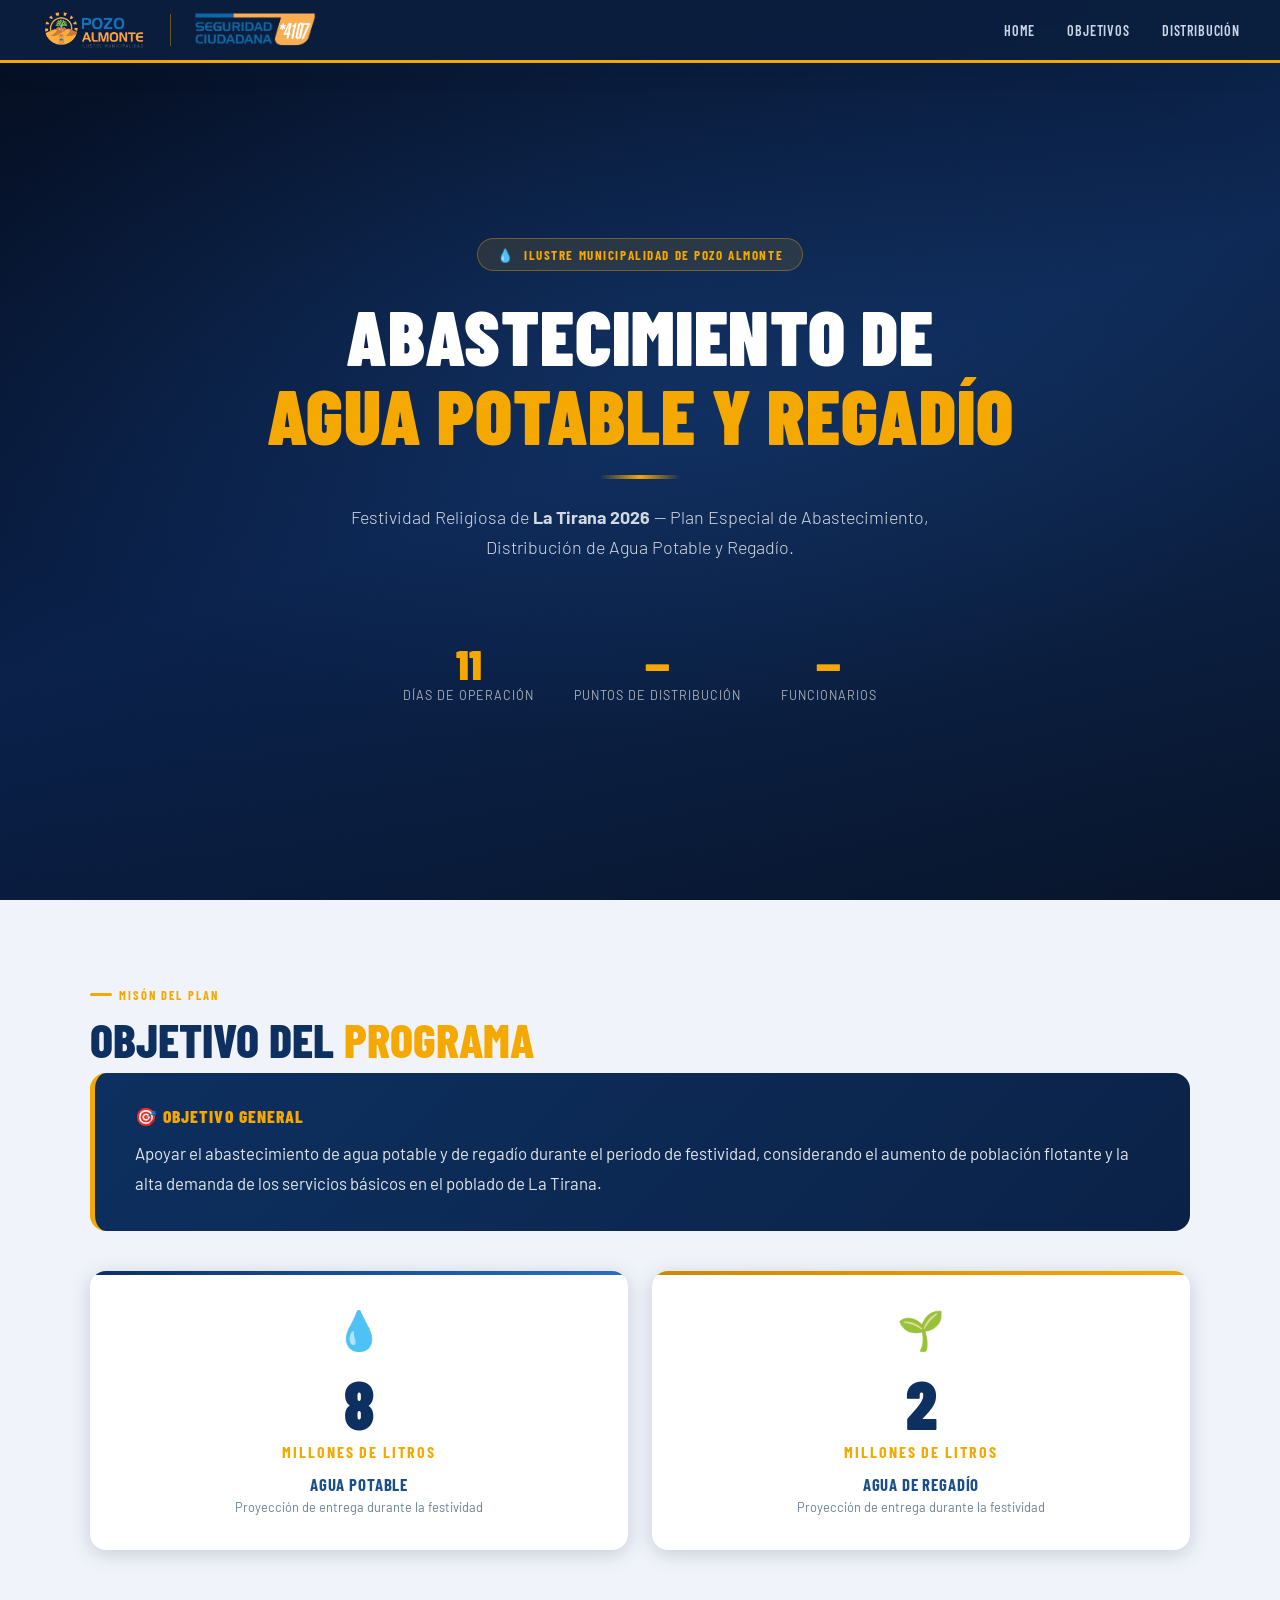
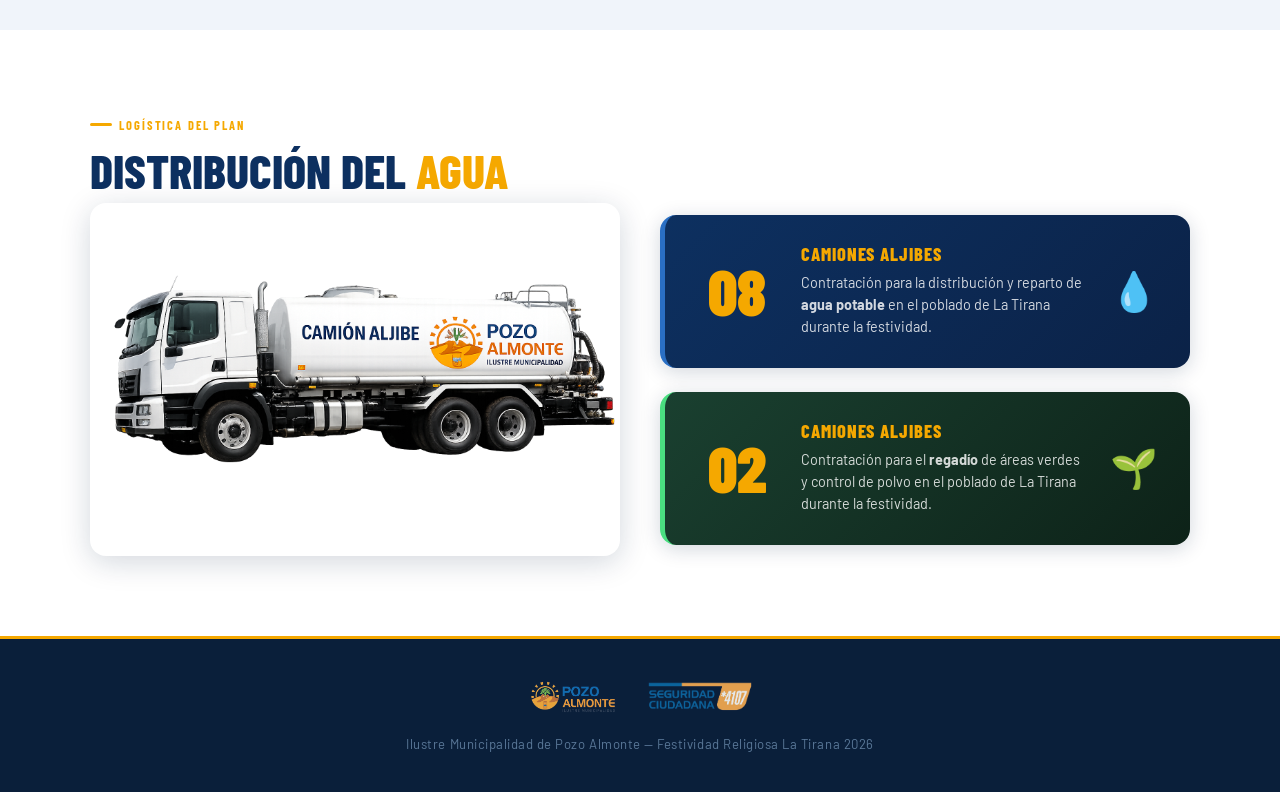
==== PlanAgua.html @ 9aeac7b9 "Actualiza navbar de PlanAgua según secciones existentes Co-Authored-By: Claude Sonnet 4.6 <noreply@a" ====
<!DOCTYPE html>
<html lang="es">
<head>
<meta charset="UTF-8">
<meta name="viewport" content="width=device-width, initial-scale=1.0">
<title>Programa Agua Potable y Regad&#237;o &#8211; Festividad La Tirana 2026</title>
<link href="https://fonts.googleapis.com/css2?family=Barlow+Condensed:wght@400;600;700;800;900&family=Barlow:wght@300;400;500;600&display=swap" rel="stylesheet">
<style>
  :root {
    --azul: #1B4F8A;
    --azul-oscuro: #0d3060;
    --azul-claro: #2a6fc4;
    --dorado: #F5A800;
    --dorado-oscuro: #c98a00;
    --blanco: #ffffff;
    --gris-claro: #f0f4fa;
    --gris-med: #c8d6e8;
    --texto-oscuro: #0a1f3a;
    --sombra: rgba(11,31,66,0.18);
  }
  *, *::before, *::after { box-sizing: border-box; margin: 0; padding: 0; }
  html { scroll-behavior: smooth; }
  body { font-family: 'Barlow', sans-serif; background: var(--gris-claro); color: var(--texto-oscuro); overflow-x: hidden; }

  /* NAV */
  nav { position: fixed; top: 0; left: 0; right: 0; z-index: 1000; background: rgba(11,30,62,0.97); backdrop-filter: blur(12px); border-bottom: 3px solid var(--dorado); display: flex; align-items: center; justify-content: space-between; padding: 0.55rem 2.5rem; box-shadow: 0 4px 24px var(--sombra); }
  .nav-logos { display: flex; align-items: center; gap: 1.4rem; }
  .nav-logos img { height: 42px; object-fit: contain; mix-blend-mode: screen; }
  .nav-sep { width: 1px; height: 32px; background: rgba(245,168,0,0.4); }
  .nav-links { display: flex; gap: 2rem; list-style: none; }
  .nav-links a { color: var(--gris-med); text-decoration: none; font-family: 'Barlow Condensed', sans-serif; font-weight: 600; font-size: 0.88rem; letter-spacing: 0.06em; text-transform: uppercase; transition: color .22s; }
  .nav-links a:hover { color: var(--dorado); }
  @media (max-width: 768px) { .nav-links { display: none; } }

  /* HERO */
  .hero {
    min-height: 100vh;
    background: linear-gradient(160deg, rgba(5,12,28,0.88) 0%, rgba(10,30,70,0.78) 50%, rgba(5,12,28,0.92) 100%),
                linear-gradient(135deg, #051a3a 0%, #0d3060 40%, #1B4F8A 70%, #2a6fc4 100%);
    display: flex; flex-direction: column; align-items: center; justify-content: center;
    padding: 120px 2rem 80px; text-align: center; position: relative; overflow: hidden; color: var(--blanco);
  }
  .hero::after {
    content: '';
    position: absolute; inset: 0; z-index: 0;
    background: radial-gradient(ellipse 80% 60% at 50% 40%, rgba(42,111,196,0.18) 0%, transparent 70%);
  }
  .hero-badge { position: relative; z-index: 1; display: inline-flex; align-items: center; gap: 0.6rem; background: rgba(245,168,0,0.12); border: 1px solid rgba(245,168,0,0.35); border-radius: 50px; padding: 0.45rem 1.2rem; font-family: 'Barlow Condensed', sans-serif; font-size: 0.82rem; font-weight: 700; letter-spacing: 0.12em; text-transform: uppercase; color: var(--dorado); margin-bottom: 1.6rem; }
  .hero h1 { position: relative; z-index: 1; font-family: 'Barlow Condensed', sans-serif; font-size: clamp(2.6rem, 6vw, 4.8rem); font-weight: 900; text-transform: uppercase; line-height: 1.02; letter-spacing: 0.01em; margin-bottom: 1.4rem; }
  .hero h1 em { display: block; font-style: normal; color: var(--dorado); }
  .hero-divider { position: relative; z-index: 1; width: 80px; height: 4px; background: linear-gradient(90deg, transparent, var(--dorado), transparent); border-radius: 2px; margin: 0 auto 1.4rem; }
  .hero-sub { position: relative; z-index: 1; max-width: 640px; font-size: clamp(0.95rem, 2vw, 1.12rem); font-weight: 300; line-height: 1.7; color: rgba(255,255,255,0.82); margin-bottom: 0; }
  .hero-stats { position: relative; z-index: 1; display: flex; gap: 2.5rem; margin-top: 3rem; flex-wrap: wrap; justify-content: center; }
  .hero-stat { text-align: center; }
  .hero-stat .num { font-family: 'Barlow Condensed', sans-serif; font-size: 2.6rem; font-weight: 900; color: var(--dorado); line-height: 1; }
  .hero-stat .label { font-size: 0.78rem; letter-spacing: 0.08em; text-transform: uppercase; color: rgba(255,255,255,0.65); margin-top: 0.2rem; }

  /* SECTIONS BASE */
  section { padding: 5rem 1.5rem; }
  section:nth-child(even):not(.hero) { background: var(--blanco); }
  .container { max-width: 1100px; margin: 0 auto; }
  .section-tag { display: inline-flex; align-items: center; gap: 0.45rem; font-family: 'Barlow Condensed', sans-serif; font-size: 0.78rem; font-weight: 700; letter-spacing: 0.15em; text-transform: uppercase; color: var(--dorado); margin-bottom: 0.8rem; }
  .section-tag::before { content: ''; display: block; width: 22px; height: 3px; background: var(--dorado); border-radius: 2px; }
  .section-title { font-family: 'Barlow Condensed', sans-serif; font-size: clamp(2rem, 4vw, 3rem); font-weight: 800; text-transform: uppercase; color: var(--azul-oscuro); line-height: 1.05; margin-bottom: 0.5rem; }
  .section-title span { color: var(--dorado); }
  .section-desc { font-size: 1rem; color: #4a6080; line-height: 1.75; max-width: 760px; margin-bottom: 2.5rem; }
  .reveal { opacity: 0; transform: translateY(28px); transition: opacity .55s ease, transform .55s ease; }
  .reveal.visible { opacity: 1; transform: none; }

  /* OBJETIVOS */
  .obj-general { background: linear-gradient(135deg, var(--azul-oscuro), #0b2247); border-radius: 16px; padding: 2rem 2.5rem; color: var(--blanco); margin-bottom: 2.5rem; border-left: 5px solid var(--dorado); }
  .obj-general h3 { font-family: 'Barlow Condensed', sans-serif; font-weight: 800; font-size: 1.1rem; text-transform: uppercase; color: var(--dorado); margin-bottom: 0.8rem; letter-spacing: 0.06em; }
  .obj-general p { font-size: 1.05rem; line-height: 1.78; color: rgba(255,255,255,0.88); }
  .obj-metrics { display: grid; grid-template-columns: repeat(2, 1fr); gap: 1.5rem; }
  .metric-card { background: var(--blanco); border-radius: 16px; padding: 2.2rem 1.5rem; text-align: center; box-shadow: 0 4px 20px var(--sombra); position: relative; overflow: hidden; }
  .metric-card::before { content: ''; position: absolute; top: 0; left: 0; right: 0; height: 4px; }
  .metric-potable::before { background: linear-gradient(90deg, var(--azul-oscuro), var(--azul-claro)); }
  .metric-riego::before { background: linear-gradient(90deg, var(--dorado-oscuro), var(--dorado)); }
  .metric-icon { font-size: 2.4rem; margin-bottom: 1rem; }
  .metric-num { font-family: 'Barlow Condensed', sans-serif; font-size: clamp(3rem, 6vw, 4.2rem); font-weight: 900; color: var(--azul-oscuro); line-height: 1; }
  .metric-unit { font-family: 'Barlow Condensed', sans-serif; font-size: 1rem; font-weight: 700; color: var(--dorado); text-transform: uppercase; letter-spacing: 0.12em; margin: 0.3rem 0 0.8rem; }
  .metric-desc { font-family: 'Barlow Condensed', sans-serif; font-size: 1.05rem; font-weight: 700; text-transform: uppercase; letter-spacing: 0.05em; color: var(--azul); }
  .metric-sub { font-size: 0.8rem; color: #6a8098; margin-top: 0.3rem; }
  @media (max-width: 768px) { .obj-metrics { grid-template-columns: 1fr; } }

  /* DISTRIBUCIÓN */
  .dist-layout { display: grid; grid-template-columns: 1fr 1fr; gap: 2.5rem; align-items: center; }
  .dist-img-wrapper { border-radius: 16px; overflow: hidden; box-shadow: 0 6px 30px var(--sombra); }
  .dist-img { width: 100%; display: block; }
  .dist-cards { display: flex; flex-direction: column; gap: 1.5rem; }
  .dist-card { display: flex; align-items: center; gap: 1.5rem; border-radius: 16px; padding: 1.8rem 2rem; box-shadow: 0 4px 20px var(--sombra); color: var(--blanco); }
  .dist-potable { background: linear-gradient(135deg, var(--azul-oscuro), #0b2247); border-left: 5px solid var(--azul-claro); }
  .dist-riego { background: linear-gradient(135deg, #1a4030, #0d2218); border-left: 5px solid #4ade80; }
  .dist-num { font-family: 'Barlow Condensed', sans-serif; font-size: 4rem; font-weight: 900; color: var(--dorado); line-height: 1; flex-shrink: 0; min-width: 80px; text-align: center; }
  .dist-type { font-family: 'Barlow Condensed', sans-serif; font-size: 1.15rem; font-weight: 800; text-transform: uppercase; letter-spacing: 0.05em; color: var(--dorado); margin-bottom: 0.4rem; }
  .dist-desc { font-size: 0.9rem; color: rgba(255,255,255,0.82); line-height: 1.55; }
  .dist-icon { font-size: 2.4rem; flex-shrink: 0; margin-left: auto; }
  @media (max-width: 768px) { .dist-layout { grid-template-columns: 1fr; } .dist-icon { display: none; } }

  /* FOOTER */
  footer { background: var(--texto-oscuro); border-top: 3px solid var(--dorado); padding: 2.5rem 2rem; text-align: center; }
  footer img { height: 36px; object-fit: contain; opacity: 0.9; margin: 0 0.8rem; mix-blend-mode: screen; }
  .footer-copy { margin-top: 1.1rem; font-size: 0.82rem; color: #5a7898; letter-spacing: 0.04em; }
</style>
</head>
<body>

<nav>
  <div class="nav-logos">
    <img src="[data-uri]" alt="Logo Municipalidad">
    <div class="nav-sep"></div>
    <img src="[data-uri]" alt="Logo Tirana">
  </div>
  <ul class="nav-links">
    <li><a href="index.html">Home</a></li>
    <li><a href="#objetivos">Objetivos</a></li>
    <li><a href="#distribucion">Distribuci&#243;n</a></li>
  </ul>
</nav>

<!-- HERO -->
<section class="hero">
  <div class="hero-badge"><span>&#x1F4A7;</span> Ilustre Municipalidad de Pozo Almonte</div>
  <h1>Abastecimiento de<em>Agua Potable y Regad&#237;o</em></h1>
  <div class="hero-divider"></div>
  <p class="hero-sub">Festividad Religiosa de <strong>La Tirana 2026</strong> &#8212; Plan Especial de Abastecimiento, Distribuci&#243;n de Agua Potable y Regad&#237;o.</p>
  <div style="height:2rem; position:relative; z-index:1"></div>
  <div class="hero-stats">
    <div class="hero-stat"><div class="num">11</div><div class="label">D&#237;as de operaci&#243;n</div></div>
    <div class="hero-stat"><div class="num">—</div><div class="label">Puntos de distribuci&#243;n</div></div>
    <div class="hero-stat"><div class="num">—</div><div class="label">Funcionarios</div></div>
  </div>
</section>

<!-- OBJETIVOS -->
<section id="objetivos">
  <div class="container">
    <div class="section-tag">Mis&#243;n del Plan</div>
    <h2 class="section-title">Objetivo del <span>Programa</span></h2>

    <div class="obj-general reveal">
      <h3>&#x1F3AF; Objetivo General</h3>
      <p>Apoyar el abastecimiento de agua potable y de regad&#237;o durante el periodo de festividad, considerando el aumento de poblaci&#243;n flotante y la alta demanda de los servicios b&#225;sicos en el poblado de La Tirana.</p>
    </div>

    <div class="obj-metrics">
      <div class="metric-card metric-potable reveal">
        <div class="metric-icon">&#x1F4A7;</div>
        <div class="metric-num">8</div>
        <div class="metric-unit">Millones de litros</div>
        <div class="metric-desc">Agua Potable</div>
        <div class="metric-sub">Proyecci&#243;n de entrega durante la festividad</div>
      </div>
      <div class="metric-card metric-riego reveal">
        <div class="metric-icon">&#x1F331;</div>
        <div class="metric-num">2</div>
        <div class="metric-unit">Millones de litros</div>
        <div class="metric-desc">Agua de Regad&#237;o</div>
        <div class="metric-sub">Proyecci&#243;n de entrega durante la festividad</div>
      </div>
    </div>
  </div>
</section>

<!-- DISTRIBUCIÓN -->
<section id="distribucion">
  <div class="container">
    <div class="section-tag">Log&#237;stica del Plan</div>
    <h2 class="section-title">Distribuci&#243;n del <span>Agua</span></h2>

    <div class="dist-layout">
      <div class="dist-img-wrapper reveal">
        <img src="[data-uri]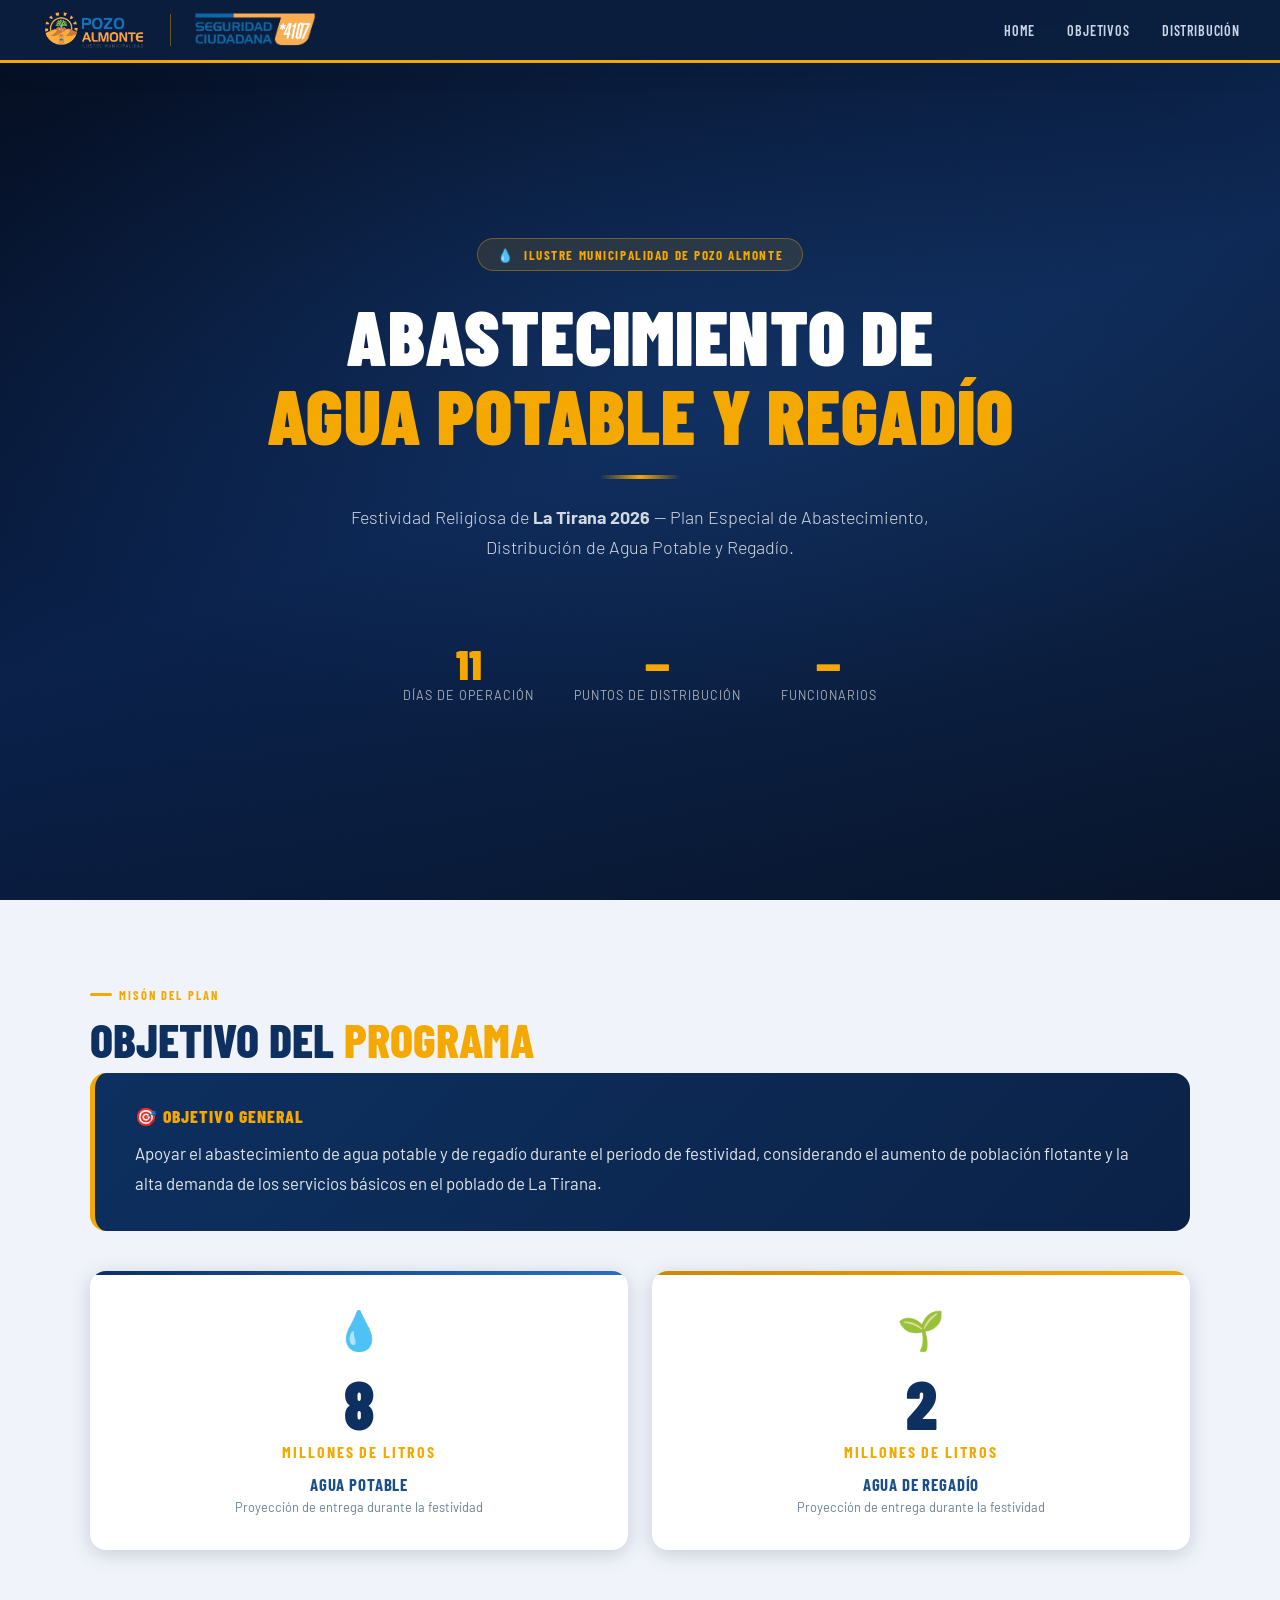
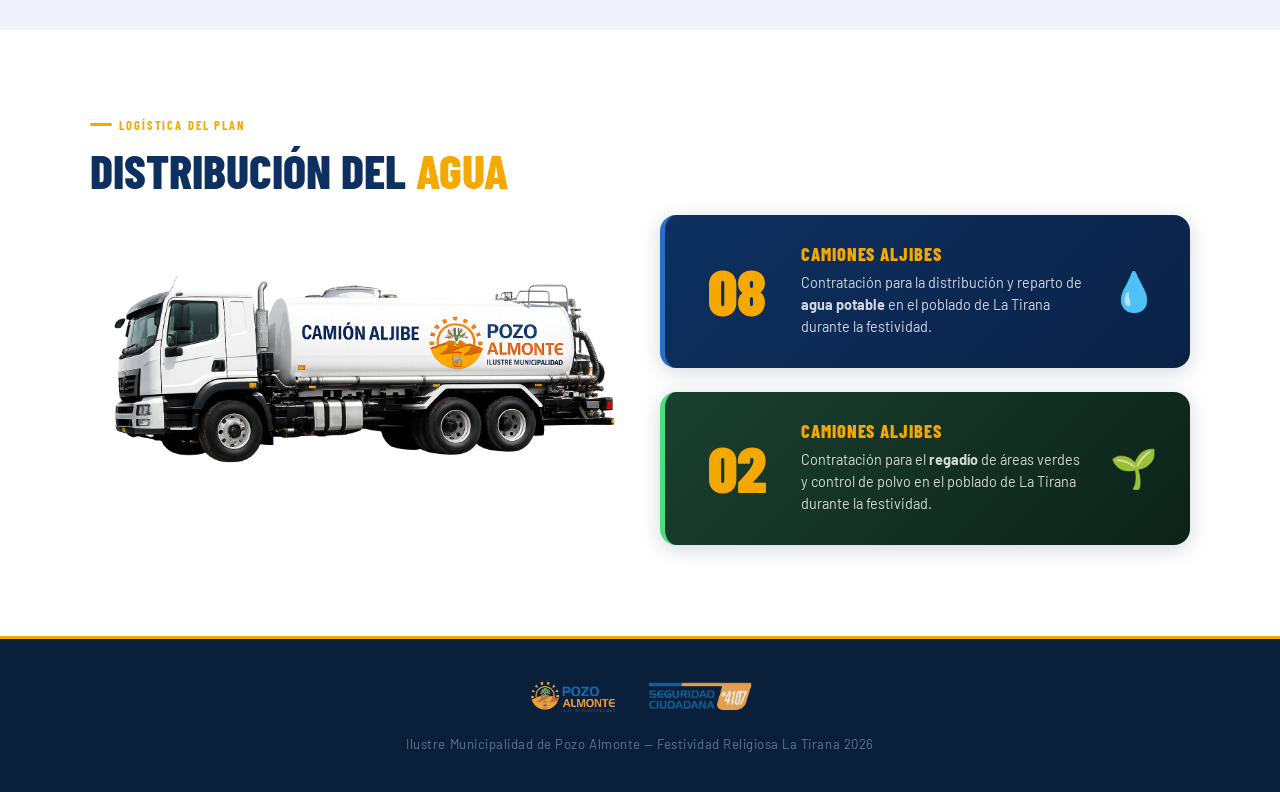
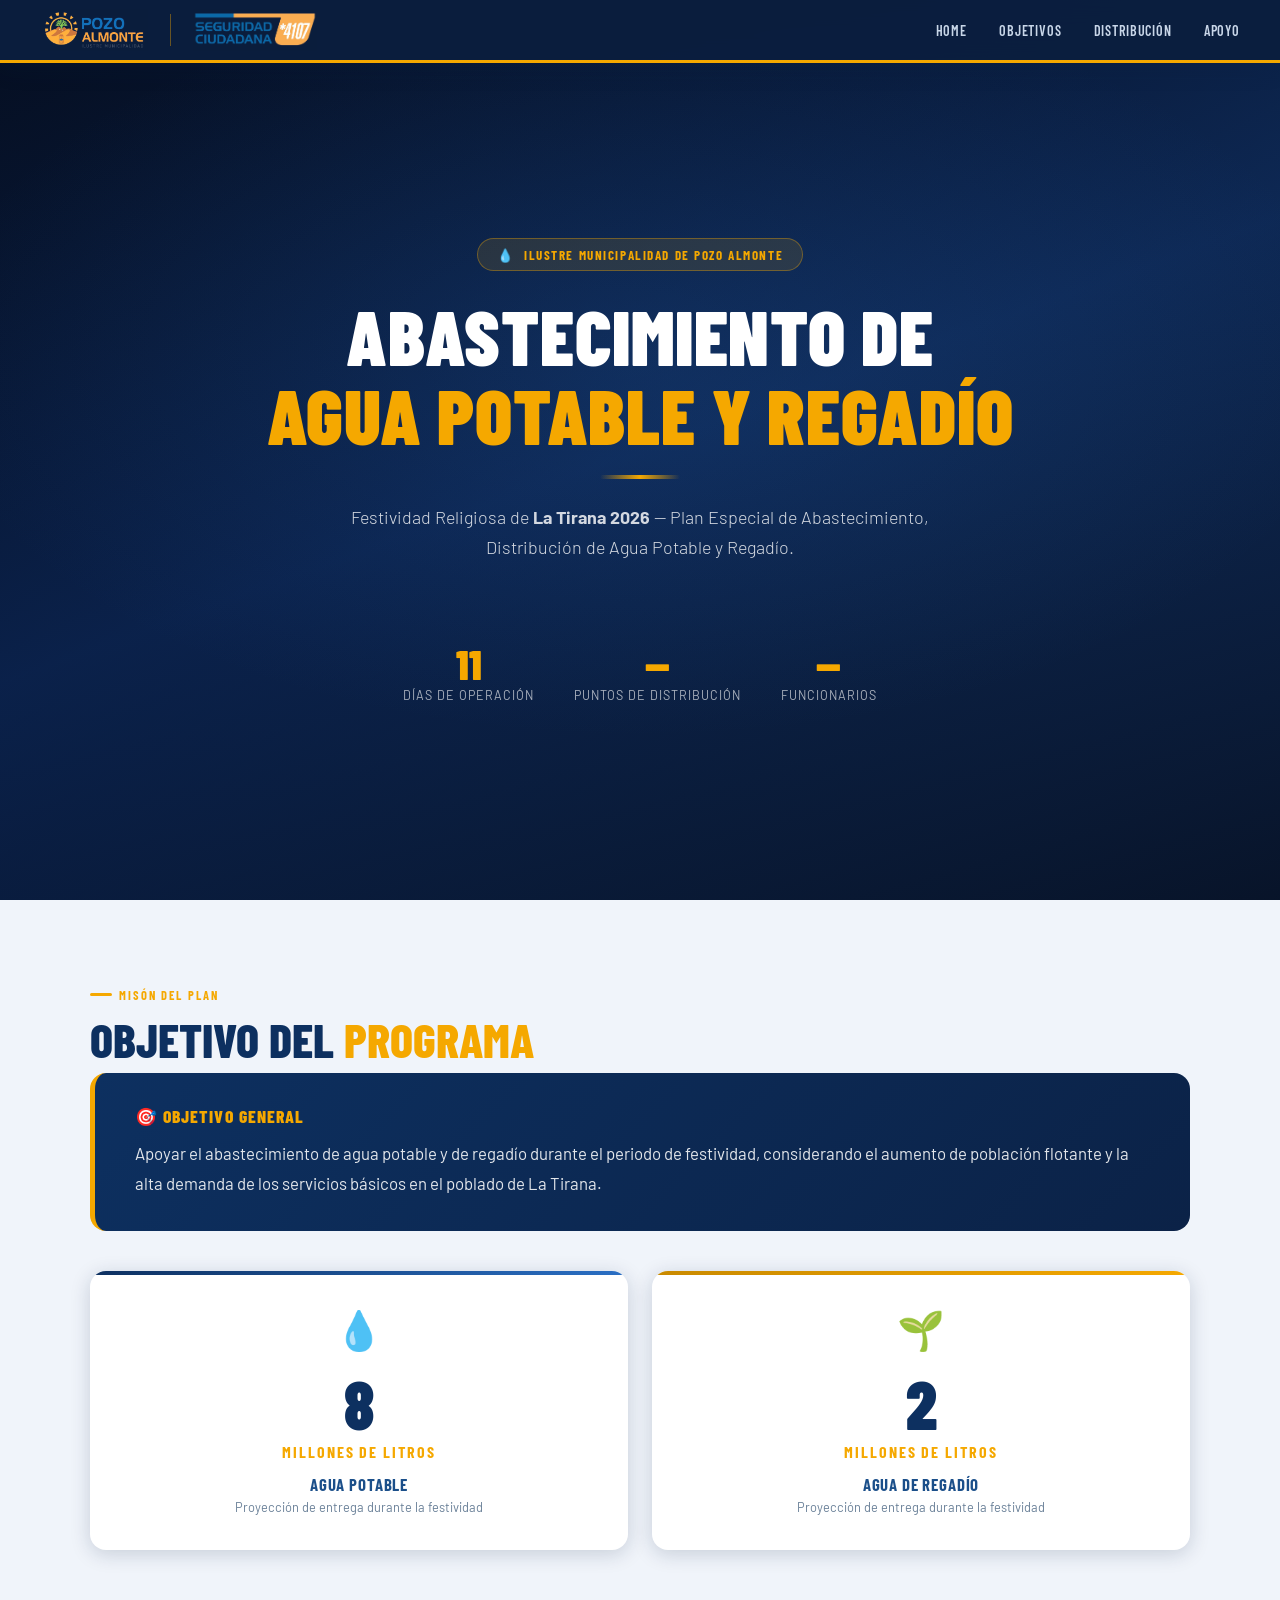
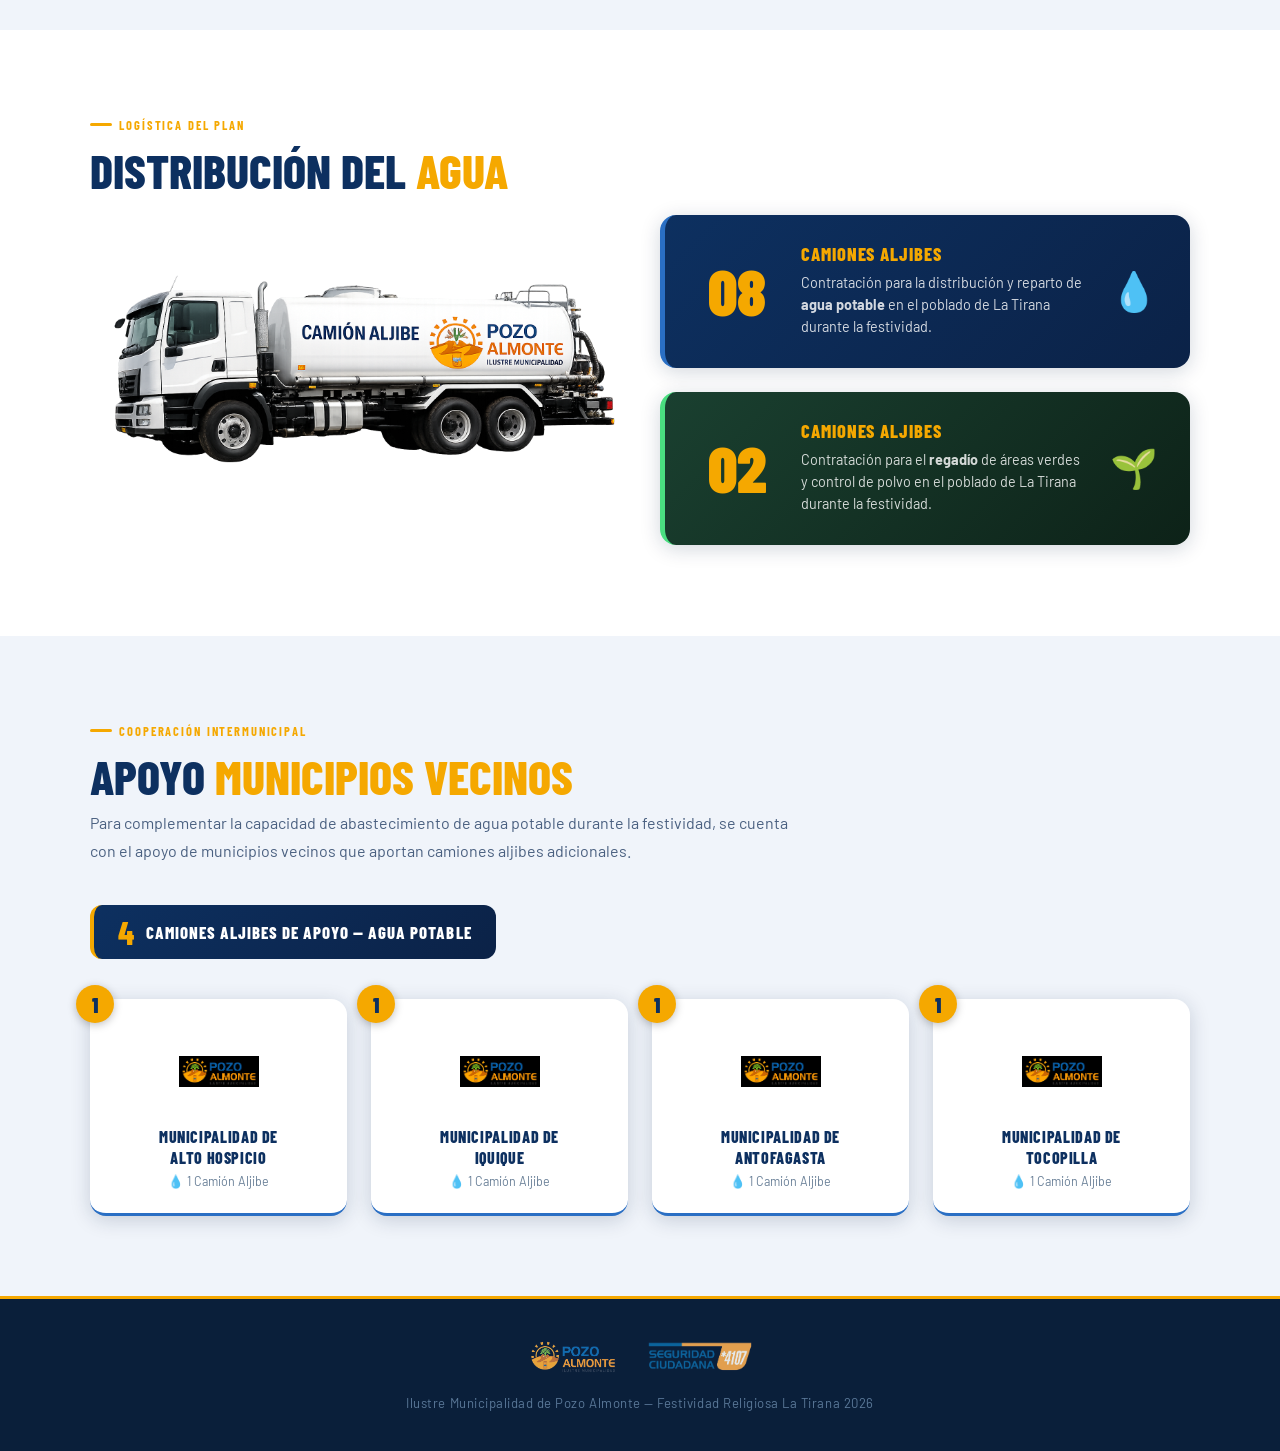
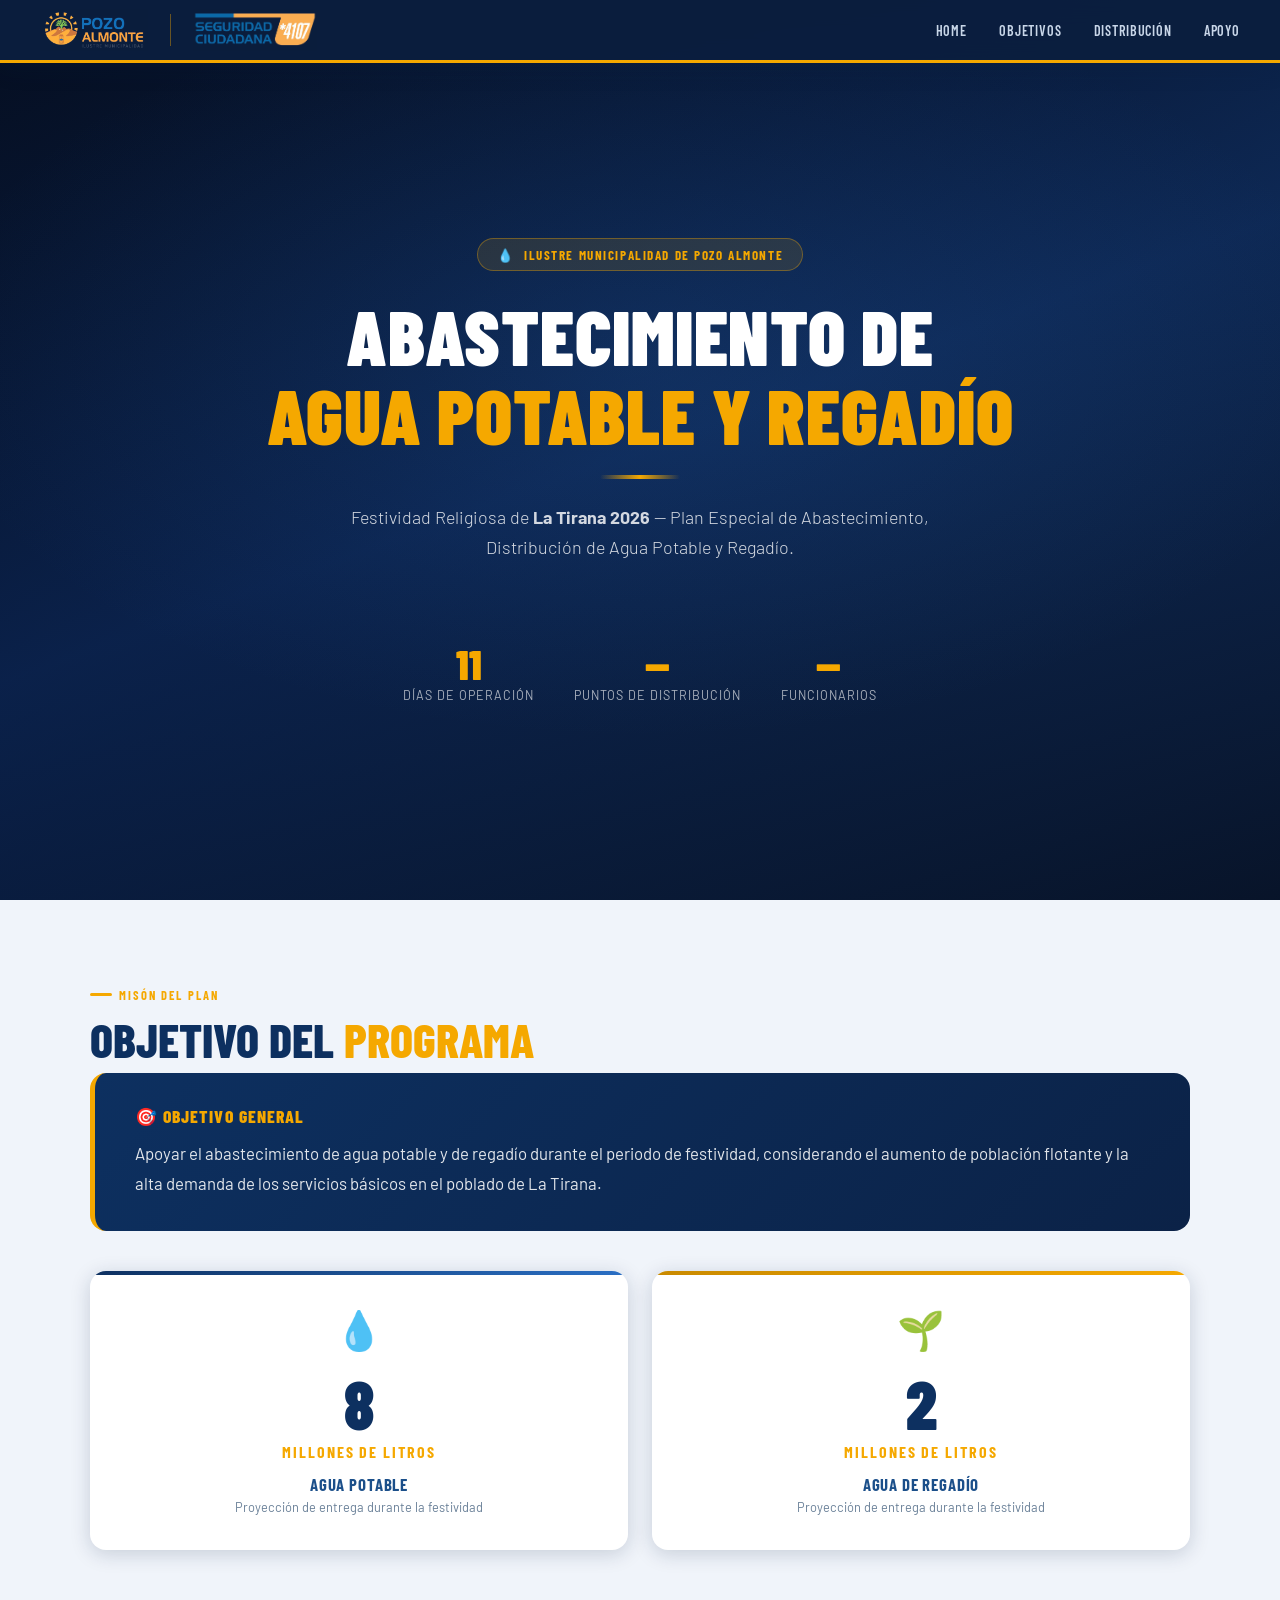
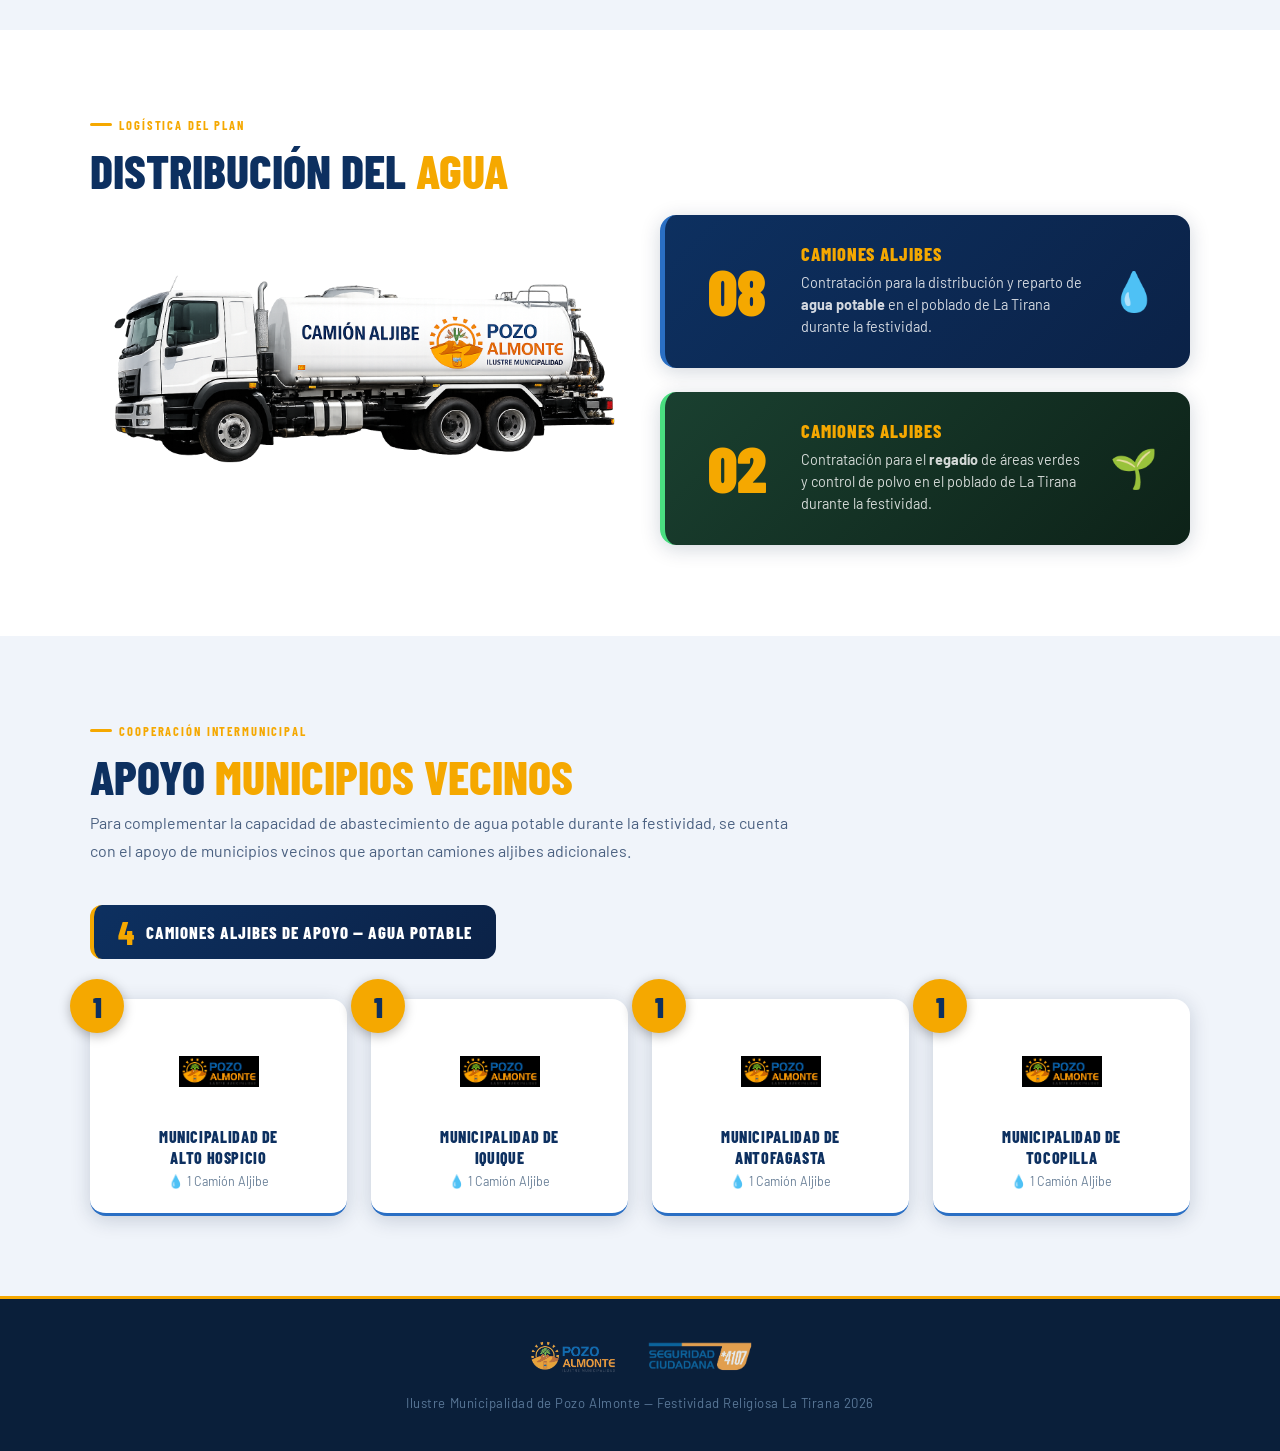
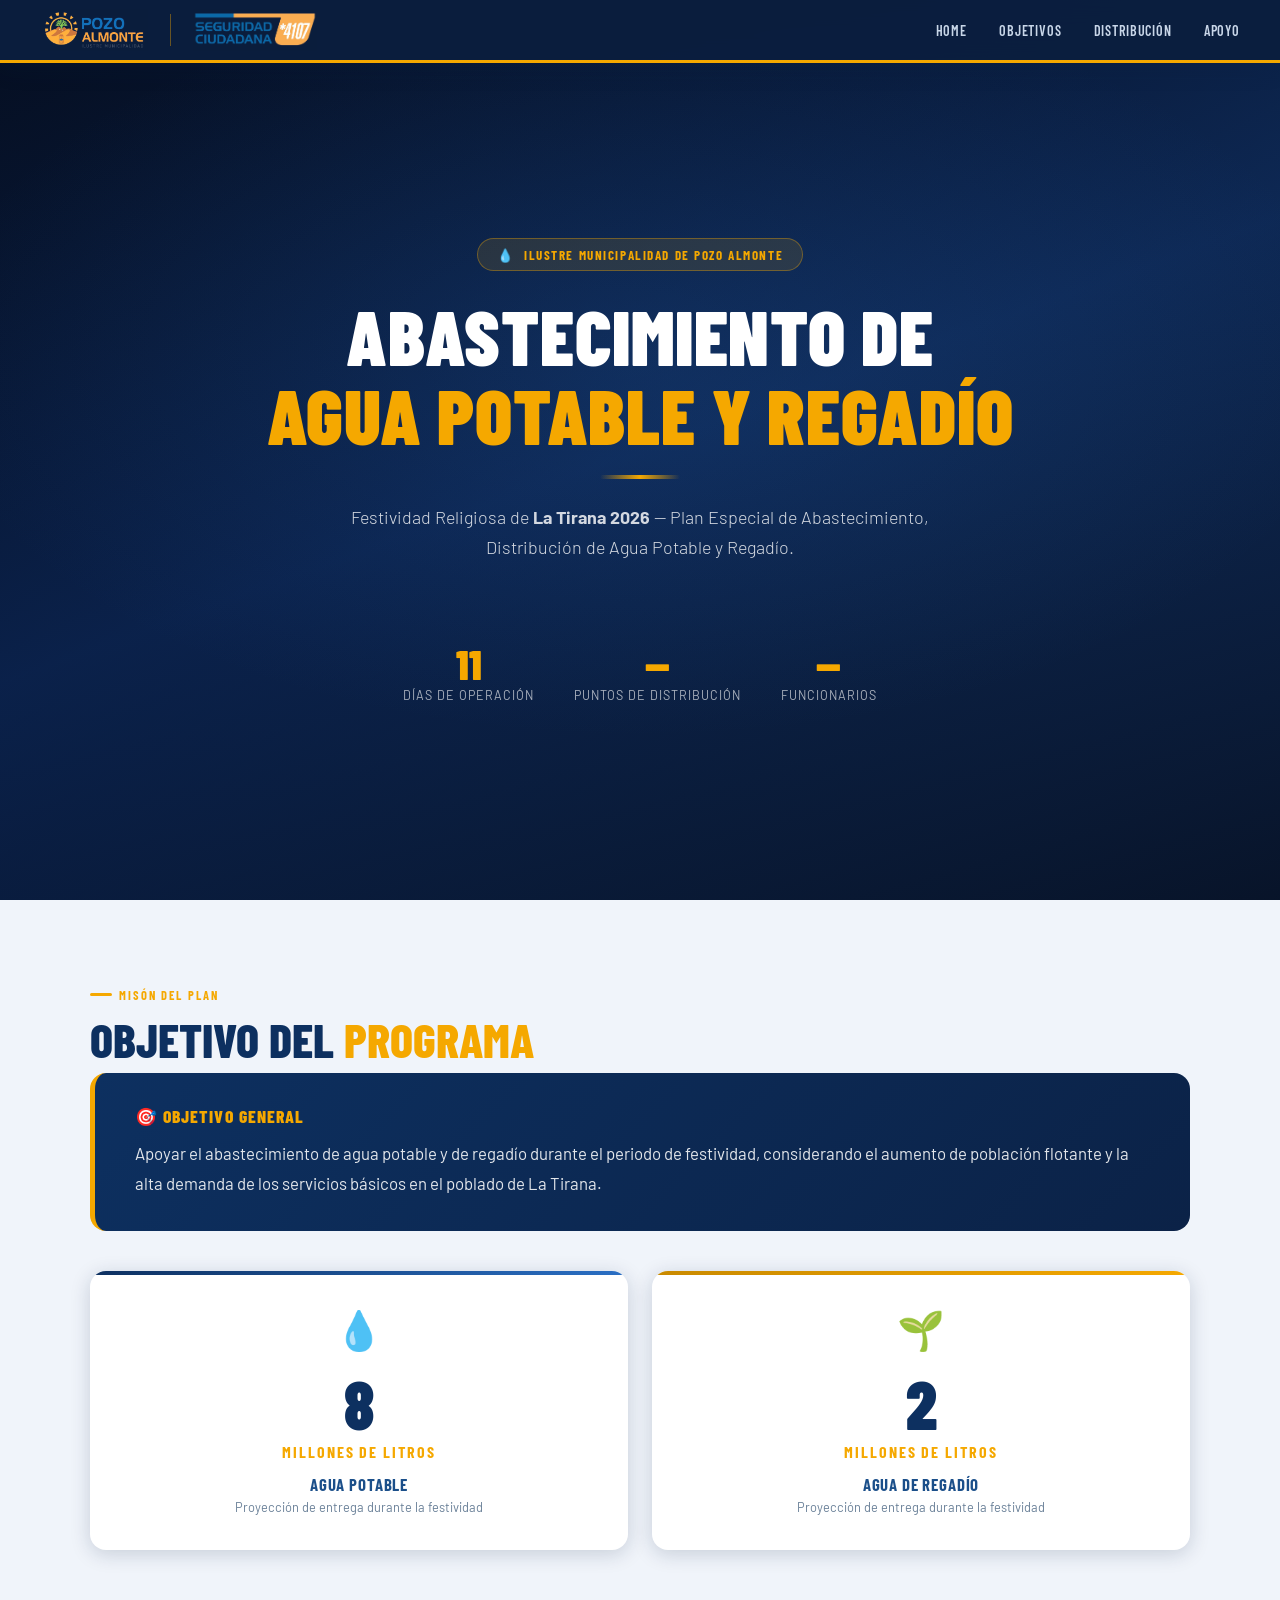
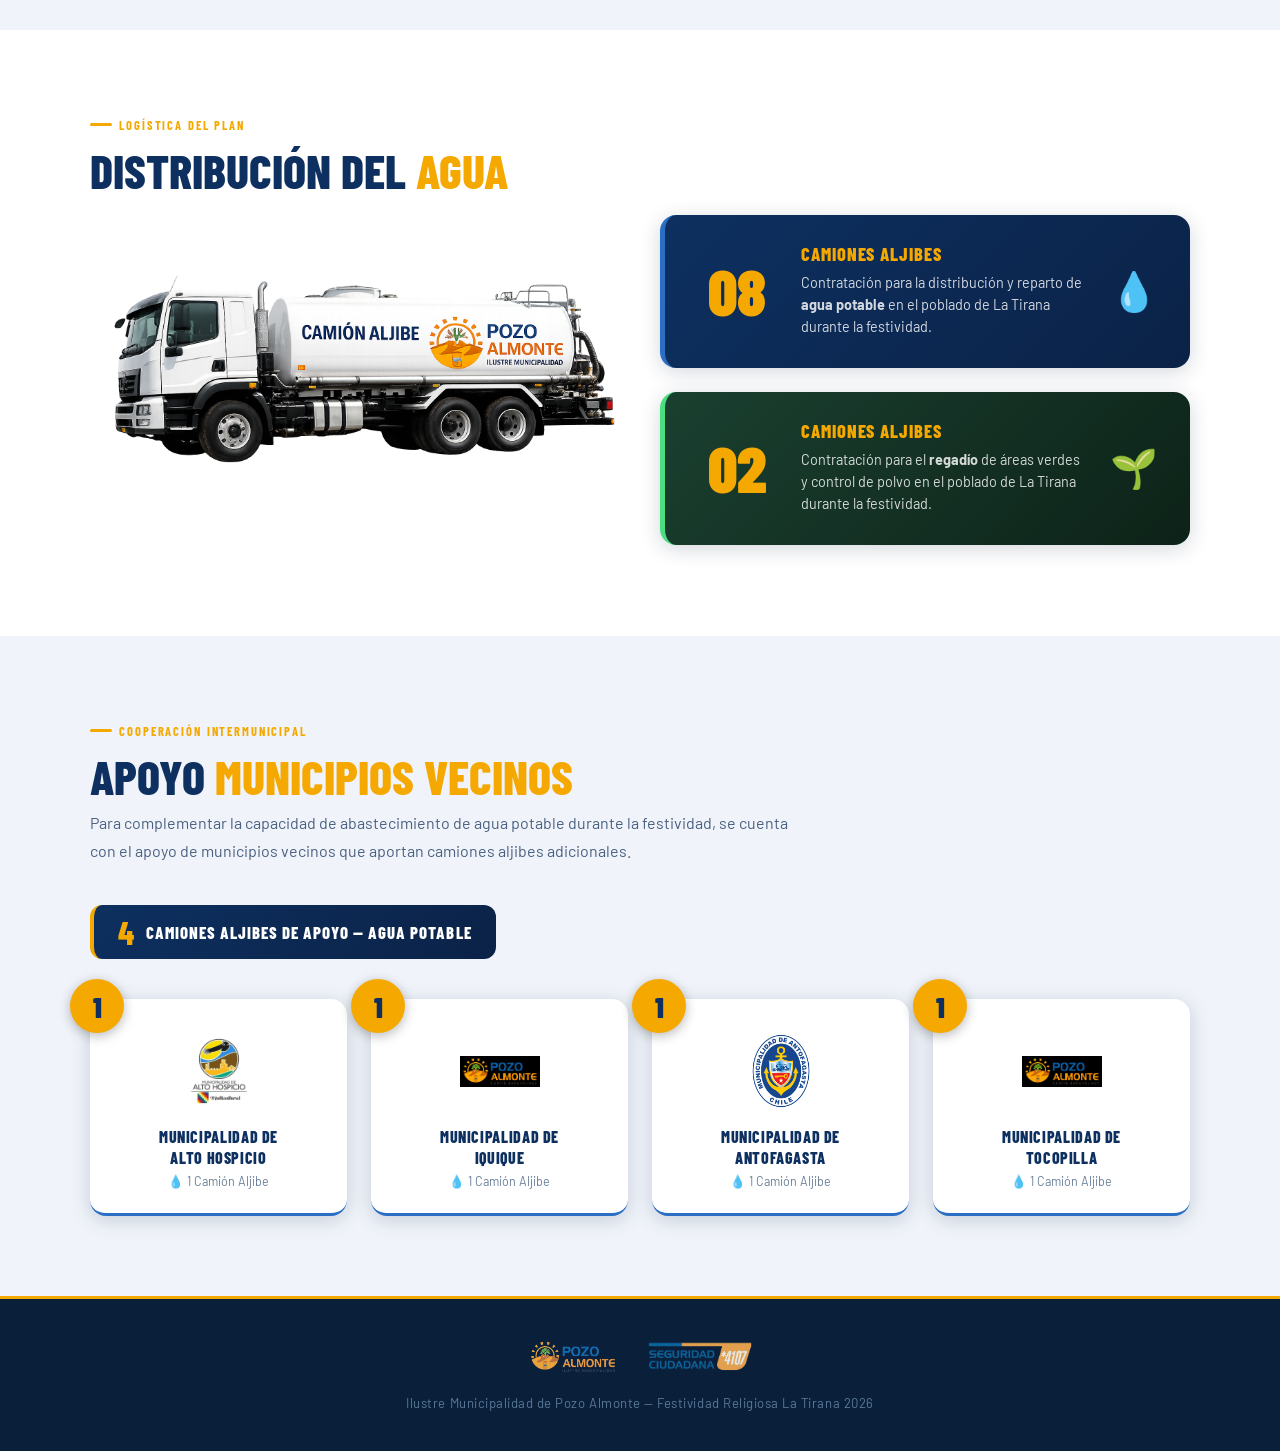
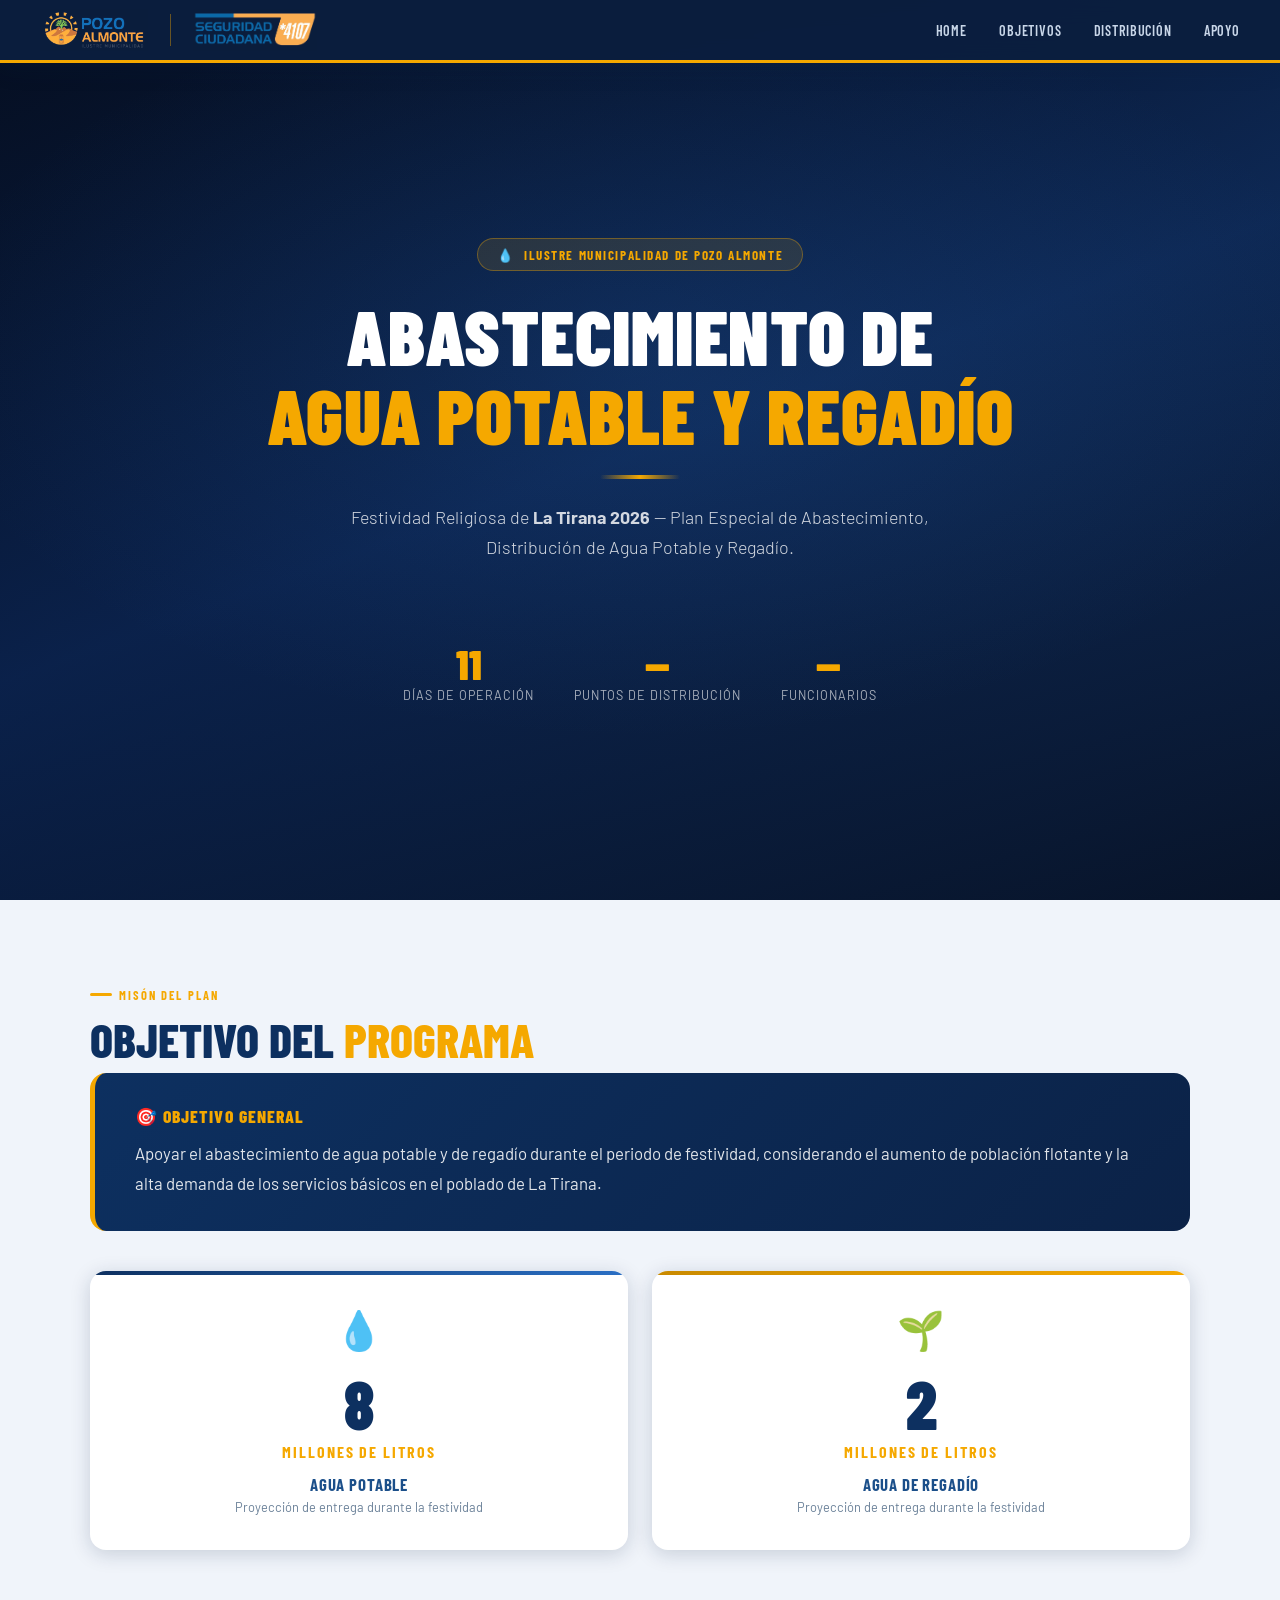
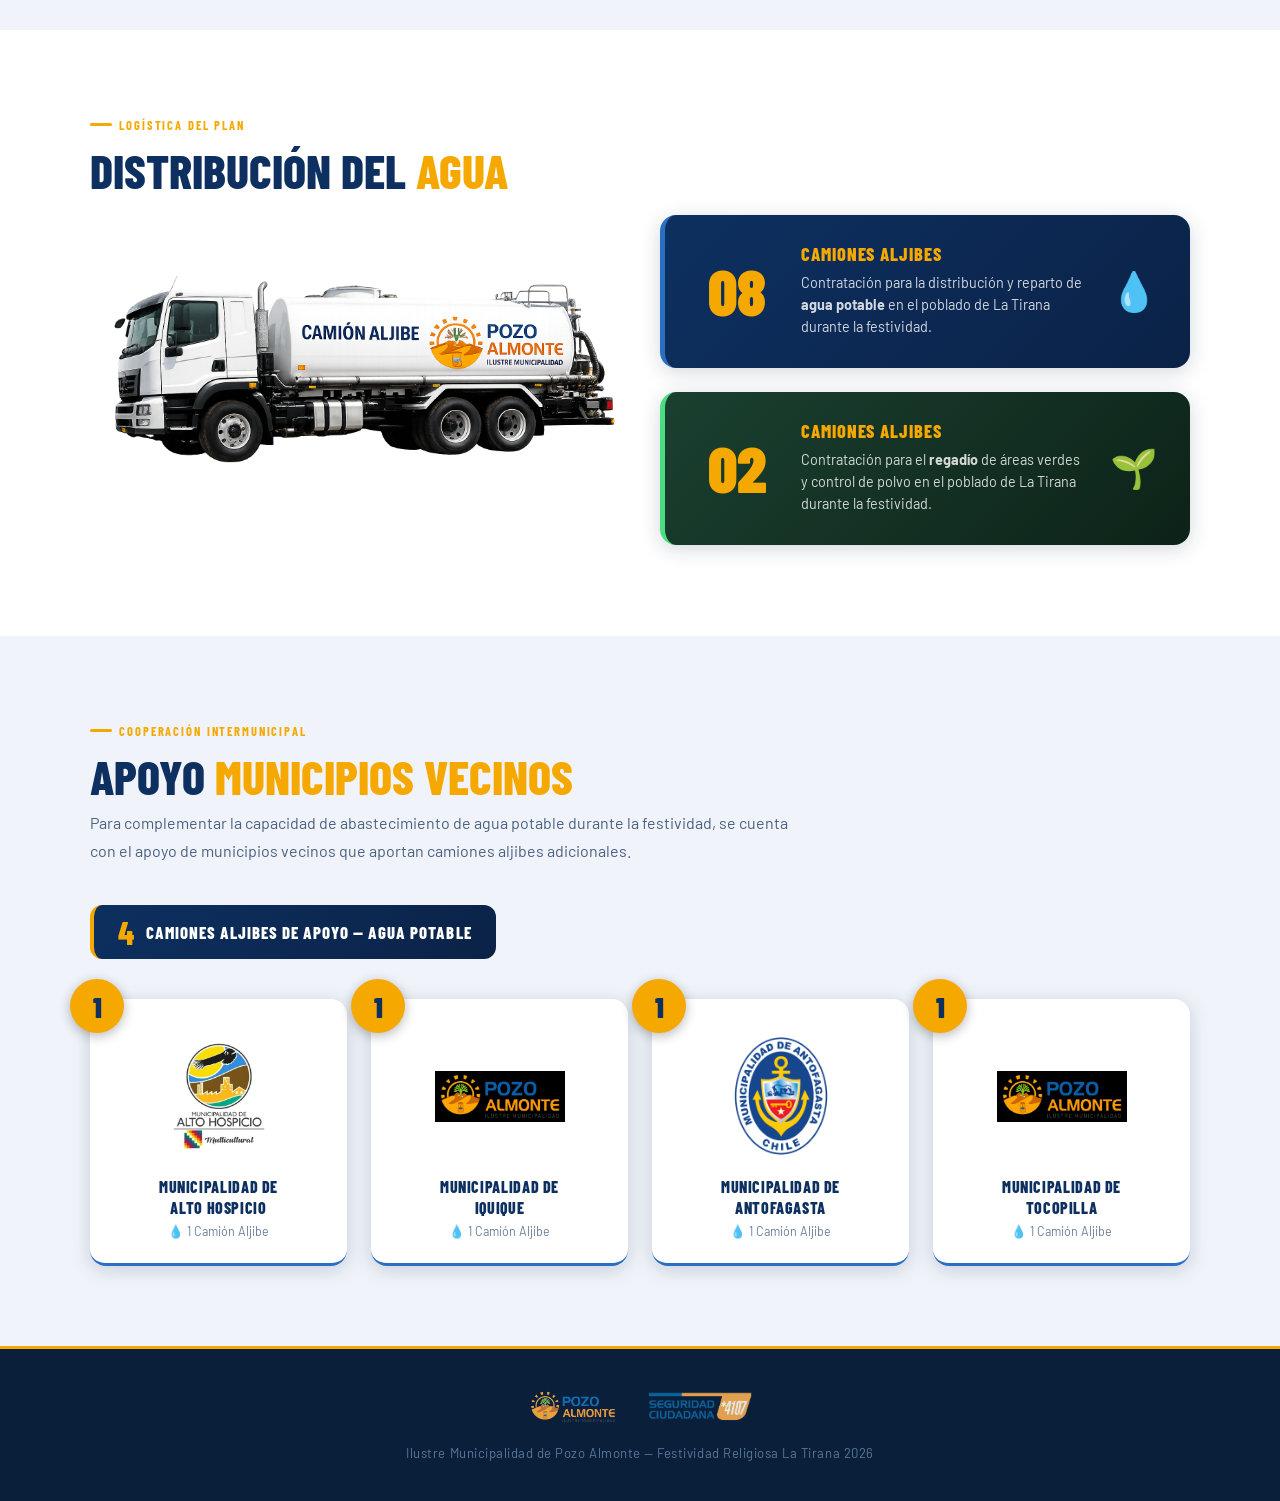
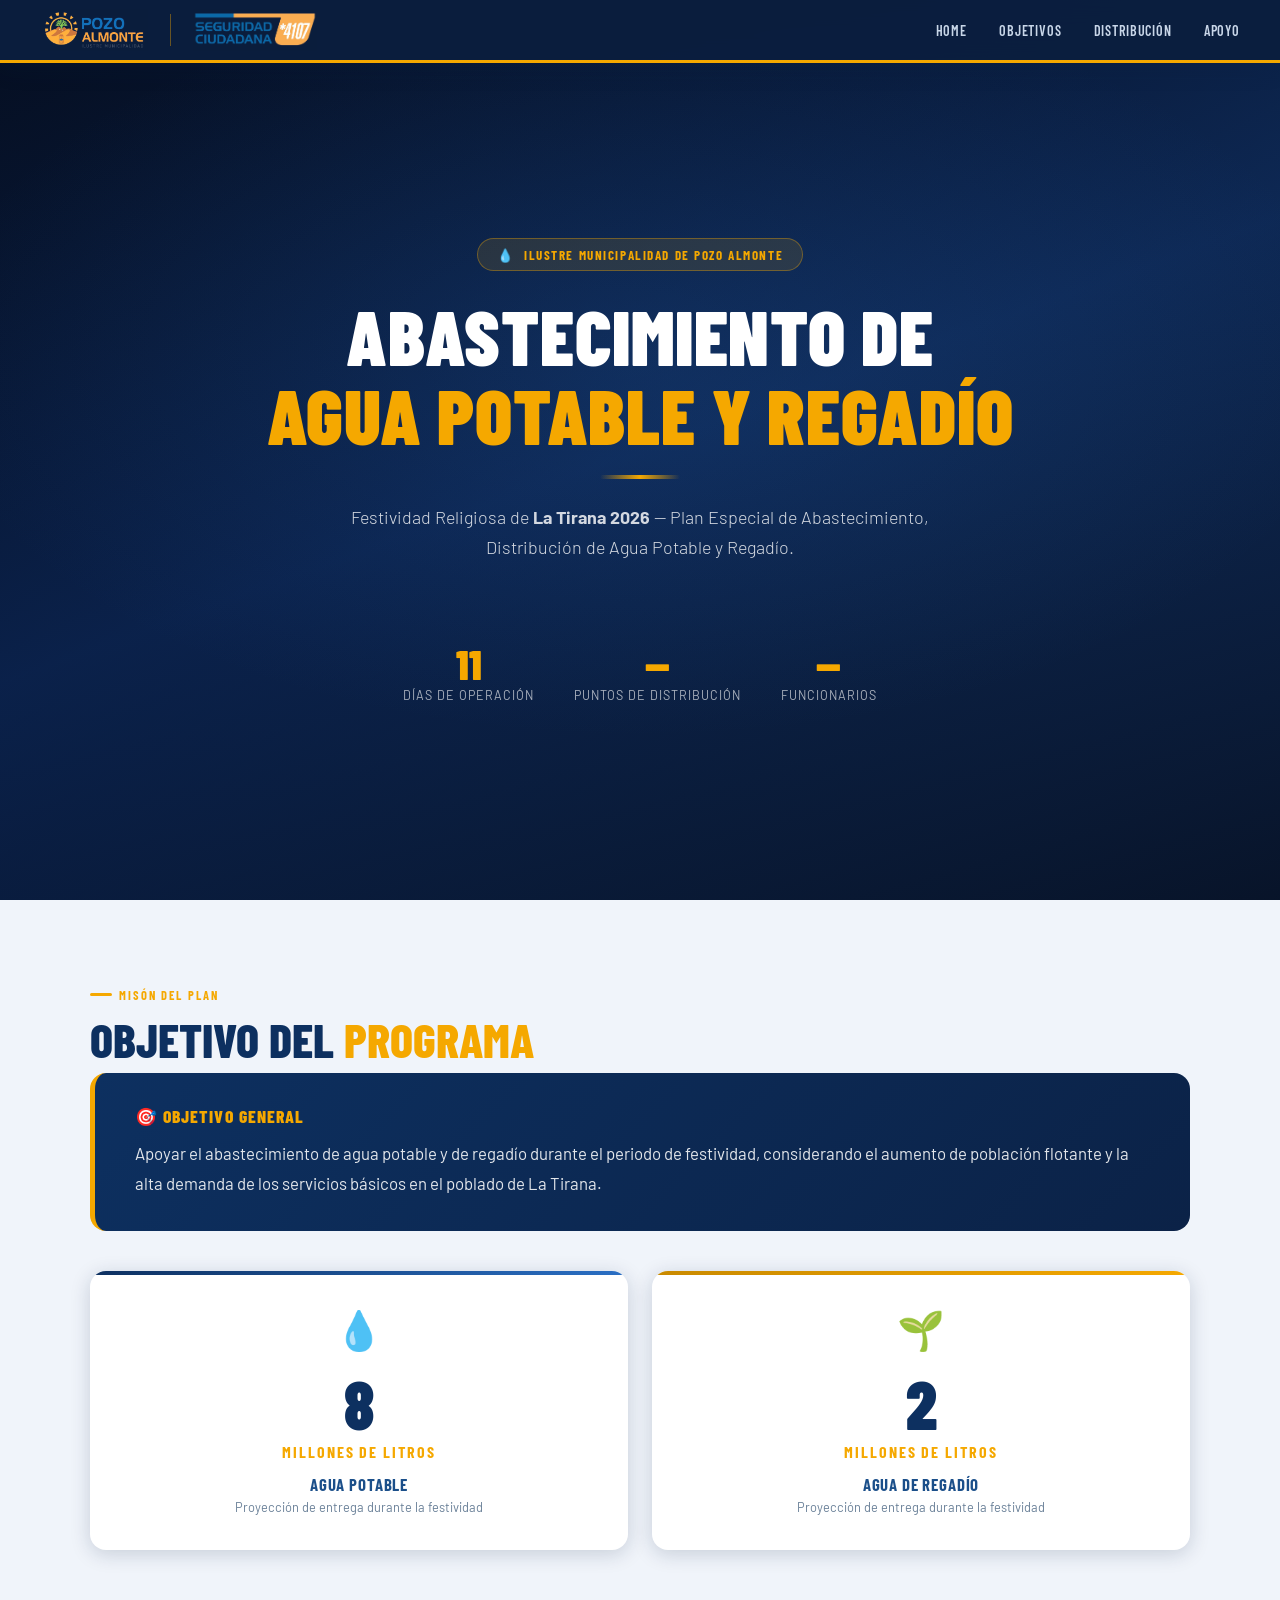
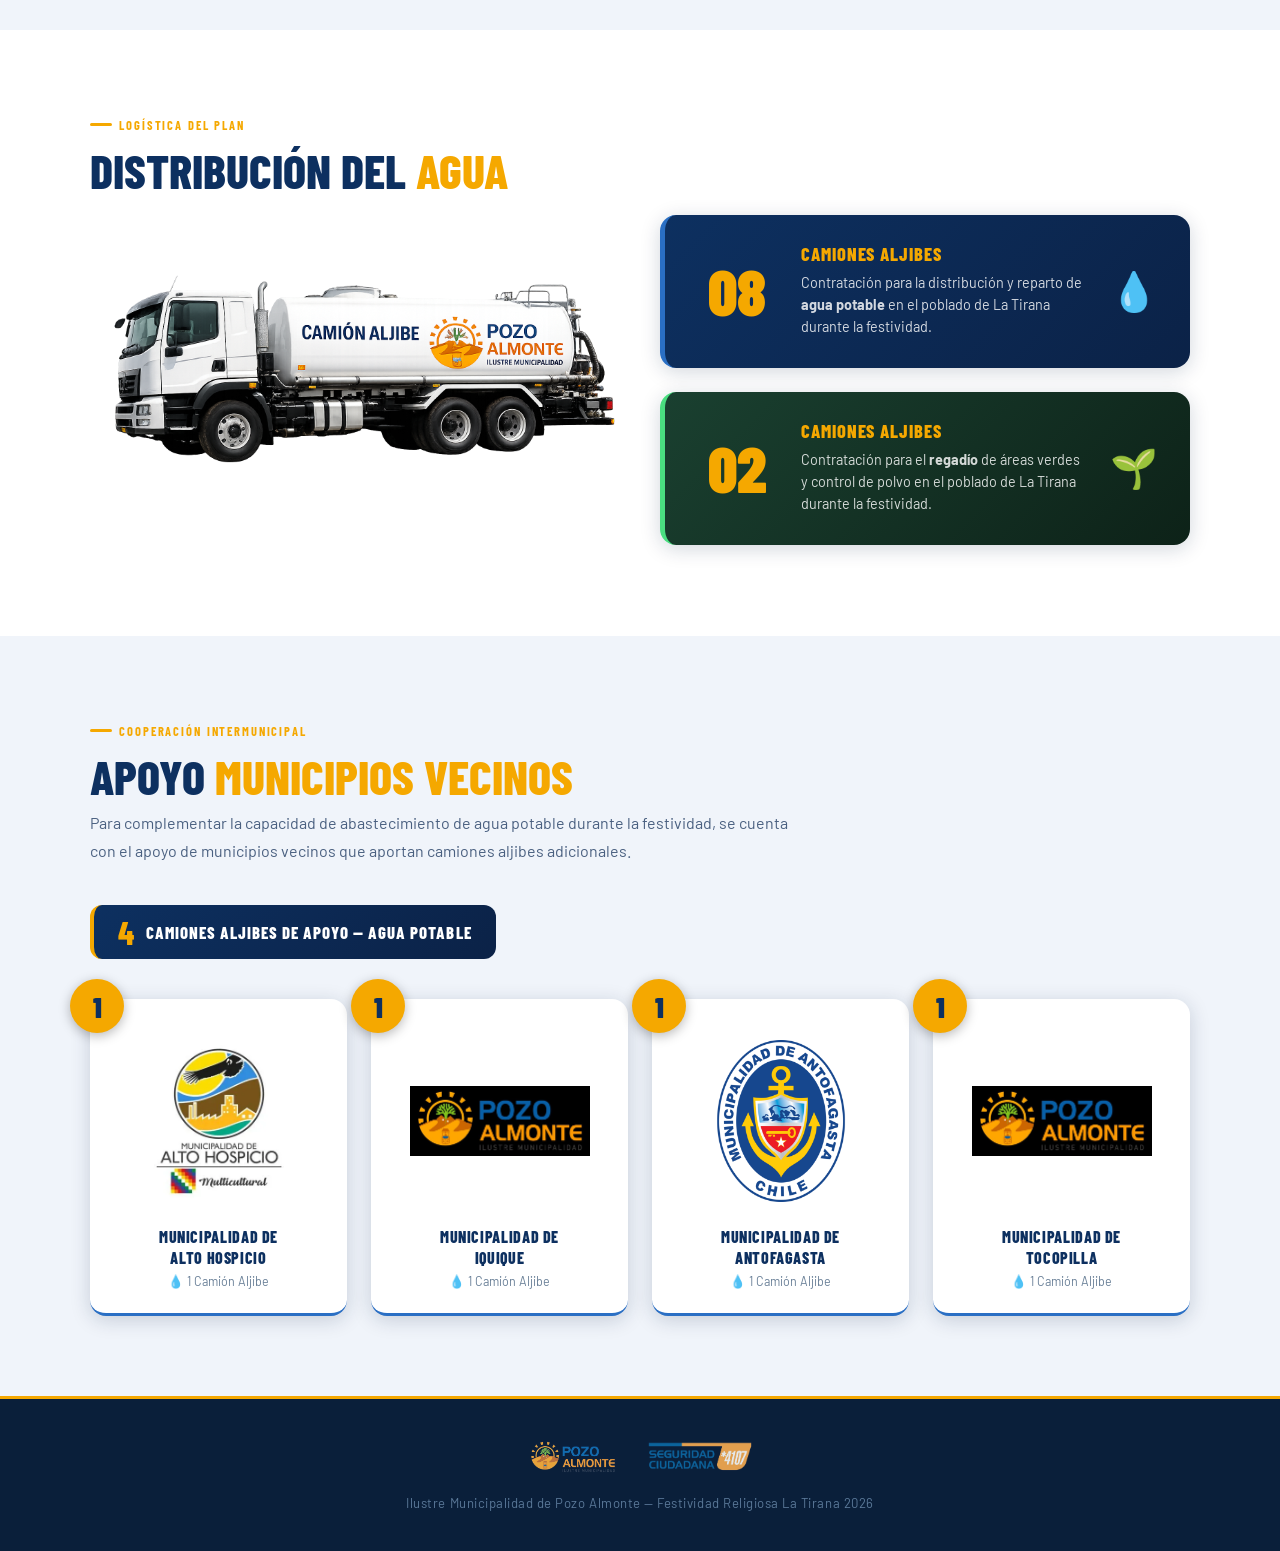
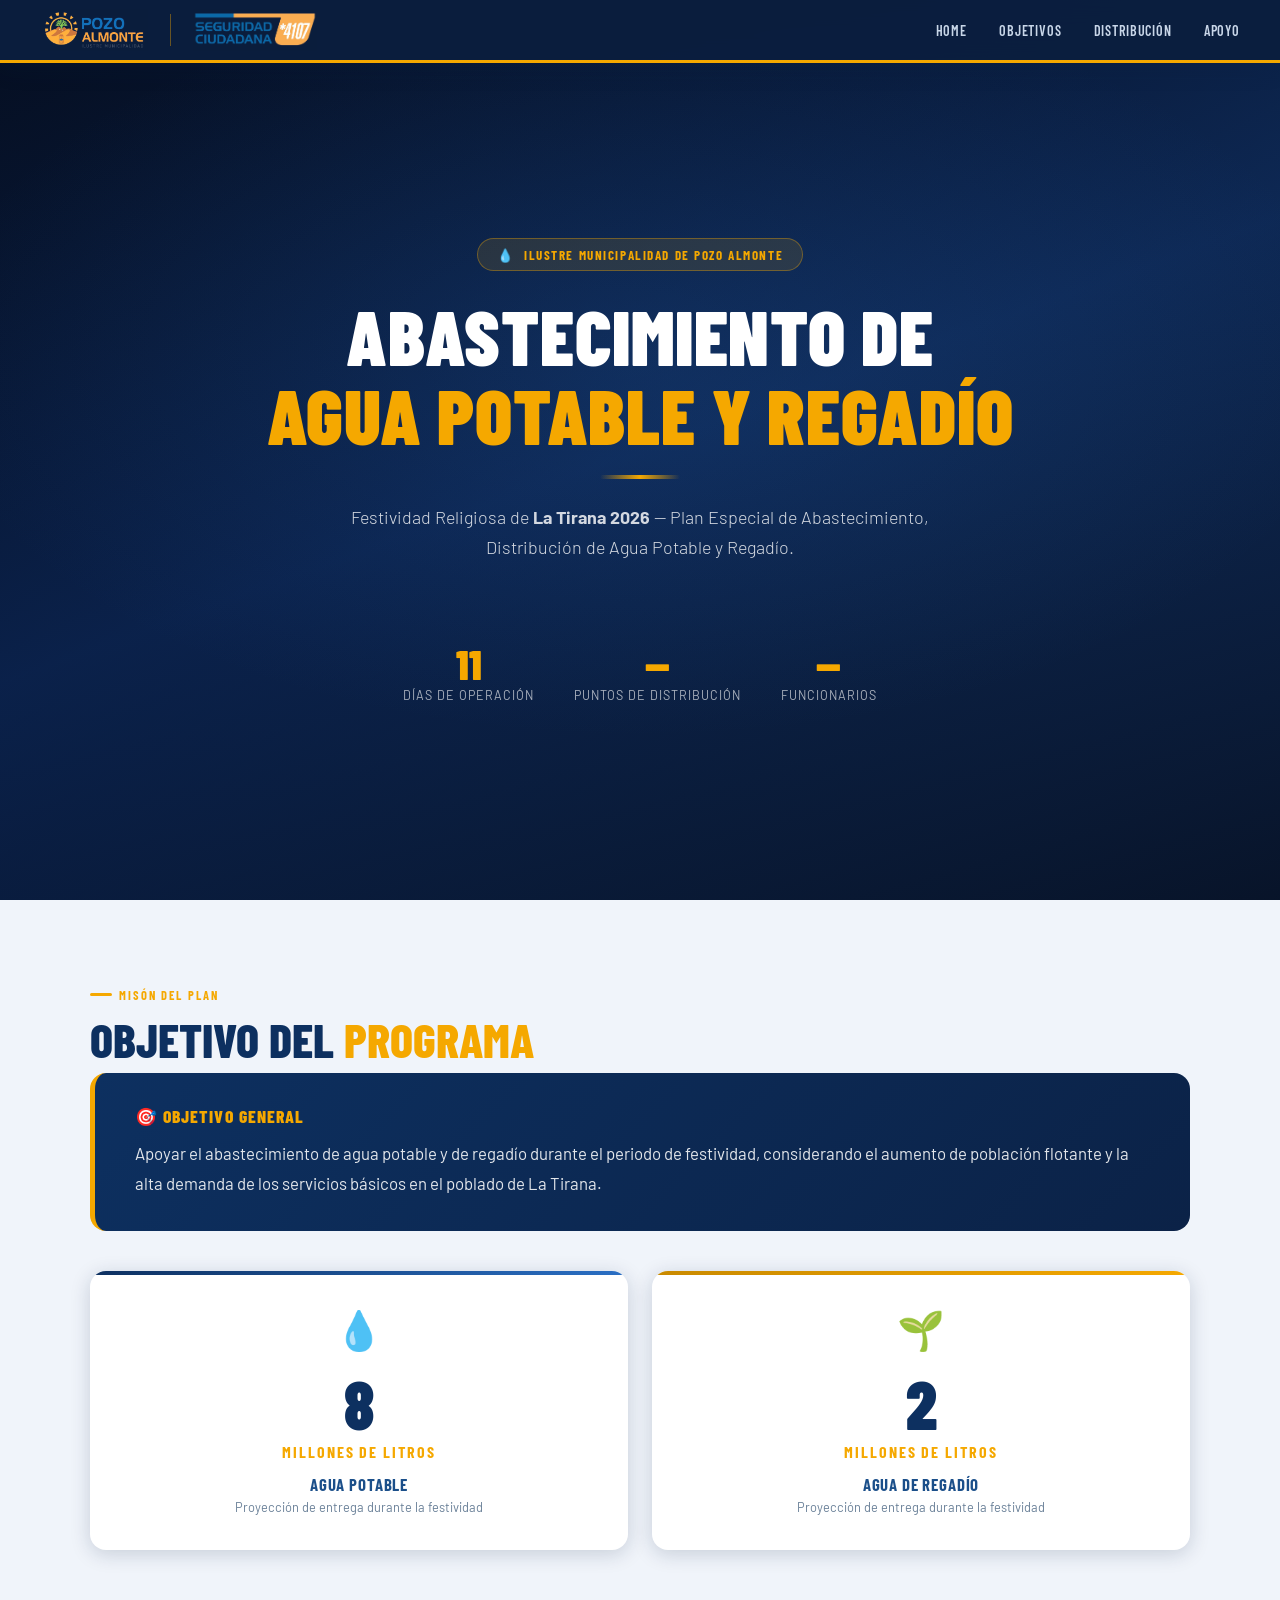
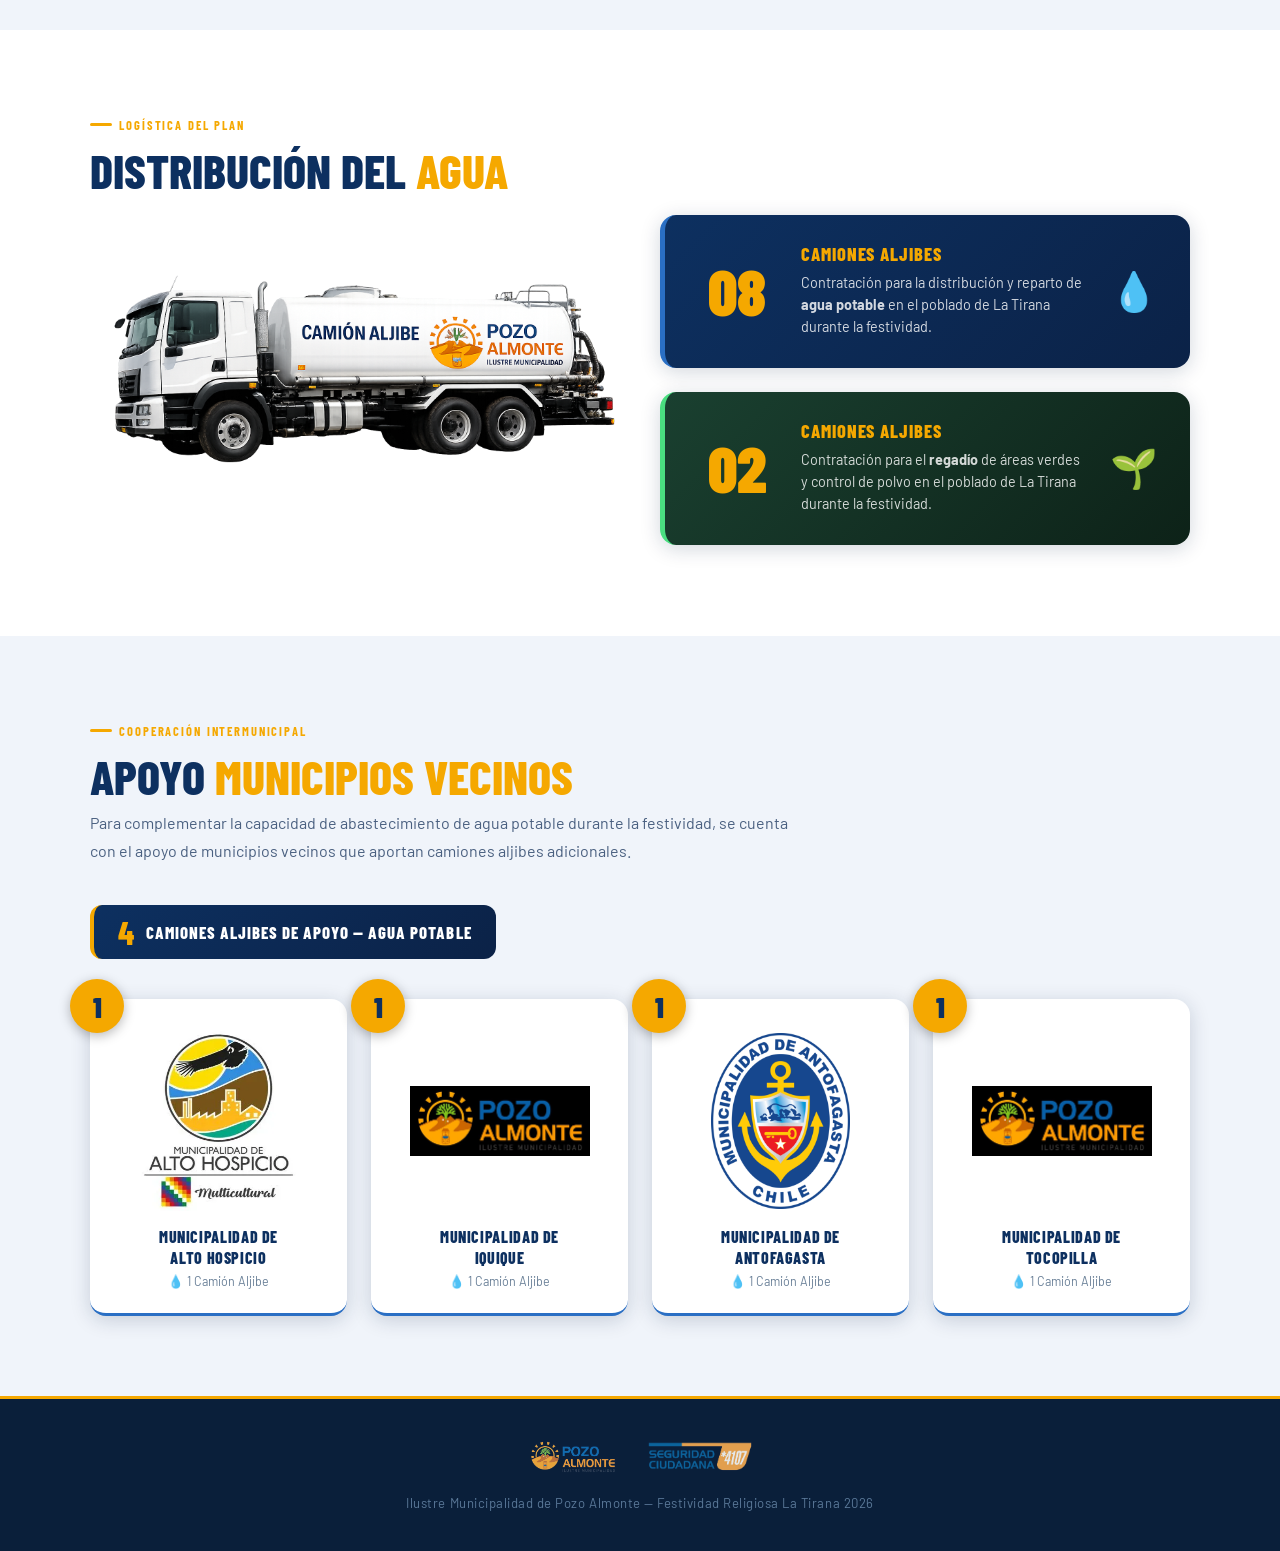
